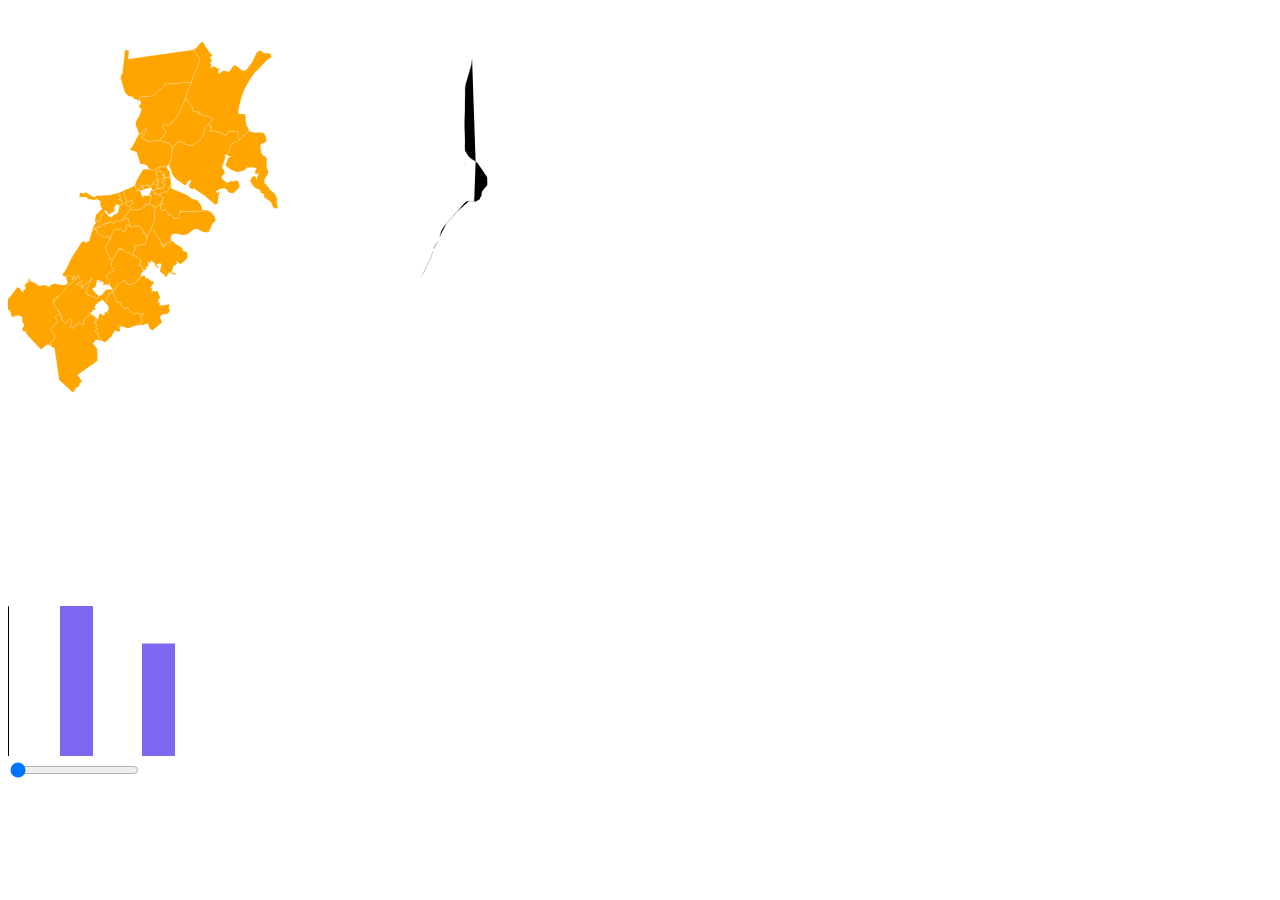
==== PS01/index.html @ 98837054 "change to three svg" ====
<!DOCTYPE html>
<html>
<head>
    <title>Load from CSV</title>

    <link rel="stylesheet" type="text/css" href="index.css">
    <link href="https://fonts.googleapis.com/css?family=Martel+Sans" rel="stylesheet">
    <script src="queue.min.js"></script>
    <script src="d3.v4.2.6.min.js"></script>

</head>

<body>

<div class="svgBox">
    <svg width="100%" height="100%" id="svg1"></svg>
</div>

<br>

<div class="svgBox2">
    <svg width="100%" height="100%" id="svg2"></svg>
</div>

<div class="svgBox3">
    <svg width="100%" height="100%" id="svg3"></svg>
    <input type="range" min="1987" max="2007" value="1" class="slider" id="mySlider" oninput="sliderMoved(value)">
</div>


</body>

<script src="index.js"></script>

</html>
---- PS01/index.css ----
.svgBox{
    height: 500px;
    width: 300px;
    float: left;
}
.svgBox2{
    float: left;
    height: 600px;
    width: 500px;
    margin-top: -20px;
    margin-left: 30px;
}
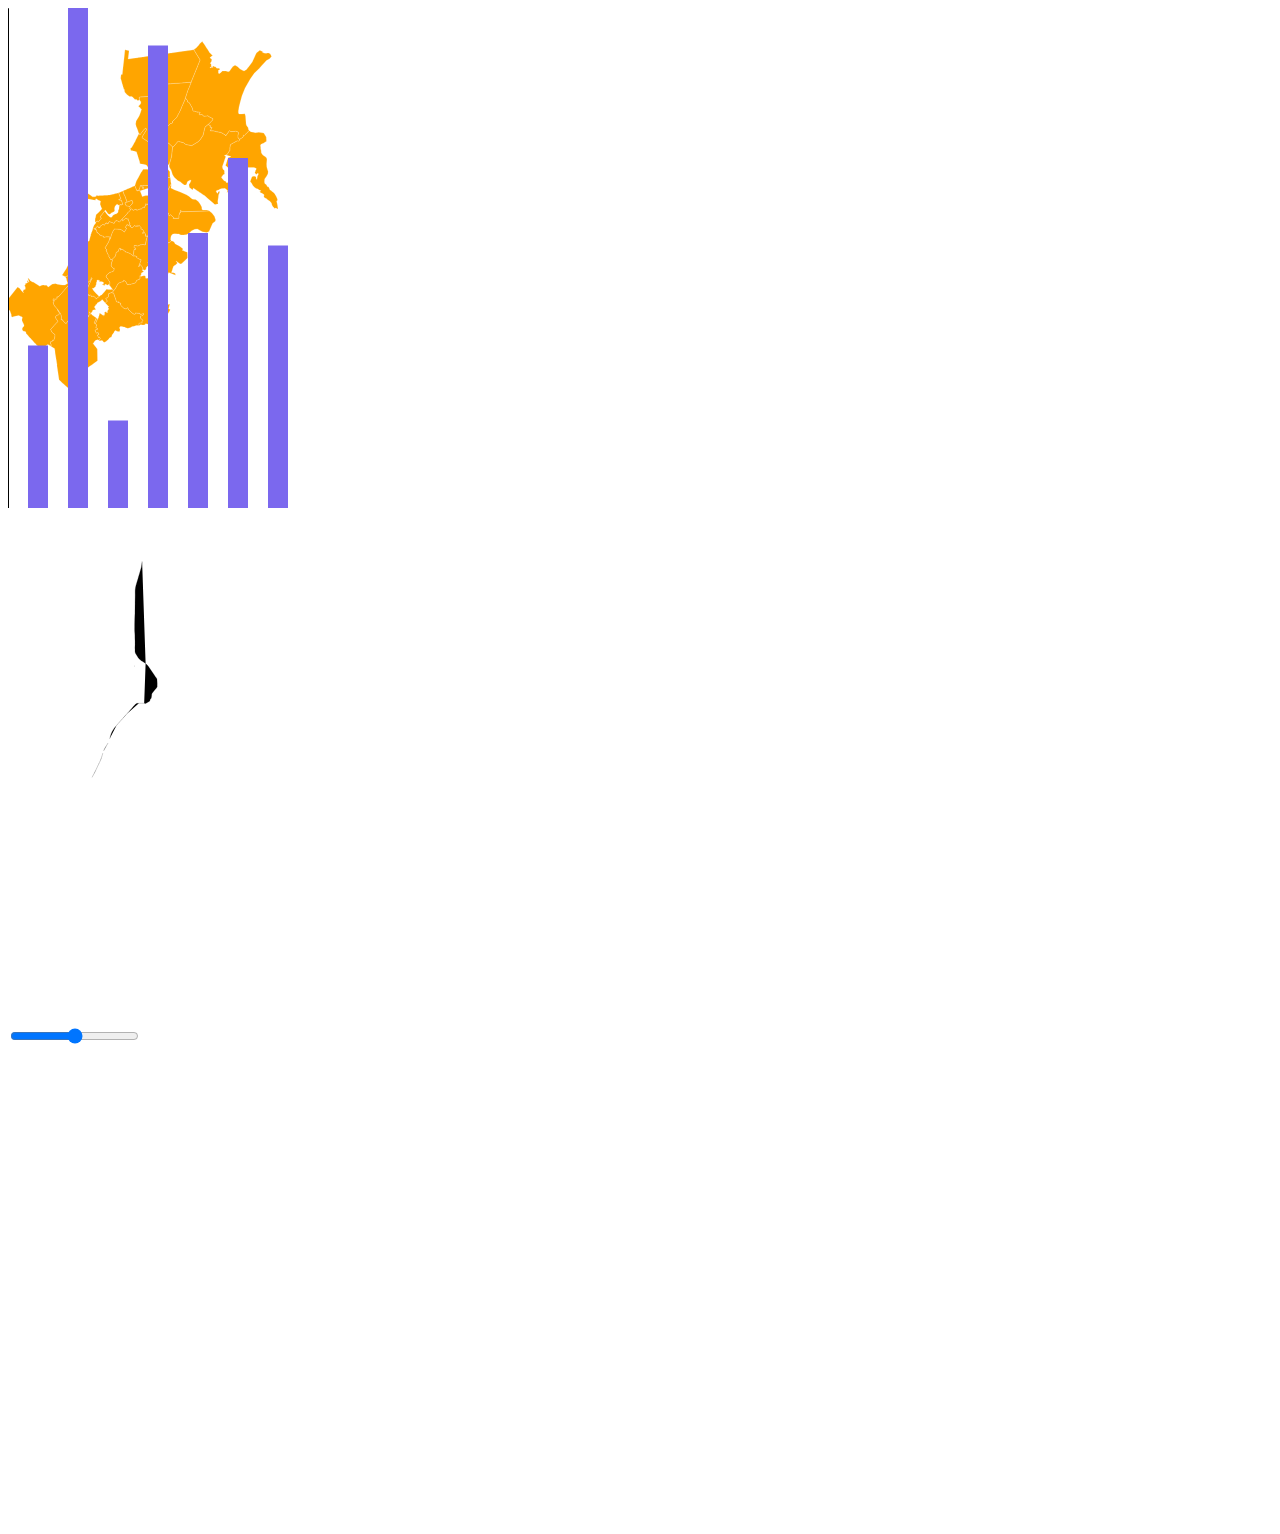
==== commit 1d1f0a1b: "see the work" ====
--- a/PS01/index.html
+++ b/PS01/index.html
@@ -1,9 +1,10 @@
 <!DOCTYPE html>
 <html>
 <head>
-    <title>Load from CSV</title>
+    <title>Orange Line</title>
 
-    <link rel="stylesheet" type="text/css" href="index.css">
+
+    <link rel="stylesheet" type="text/css" href="newindex.css">
     <link href="https://fonts.googleapis.com/css?family=Martel+Sans" rel="stylesheet">
     <script src="queue.min.js"></script>
     <script src="d3.v4.2.6.min.js"></script>
@@ -16,20 +17,20 @@
     <svg width="100%" height="100%" id="svg1"></svg>
 </div>
 
-<br>
-
 <div class="svgBox2">
     <svg width="100%" height="100%" id="svg2"></svg>
 </div>
 
+<br>
+
 <div class="svgBox3">
-    <svg width="100%" height="100%" id="svg3"></svg>
-    <input type="range" min="1987" max="2007" value="1" class="slider" id="mySlider" oninput="sliderMoved(value)">
+    <svg width="800px" height="400px" id="svg3"></svg>
+    <input type="range" min="0" max="2" value="1" class="slider" id="mySlider" oninput="sliderMoved(value)">
 </div>
 
 
 </body>
 
-<script src="index.js"></script>
+<script src="new1.js"></script>
 
 </html>
--- a/PS01/newindex.css
+++ b/PS01/newindex.css
@@ -0,0 +1,15 @@
+.svgBox{
+    height: 500px;
+    width: 300px;
+}
+.svgBox2{
+    height: 500px;
+    width: 300px;
+}
+.svgBox3{
+    width: 100%;
+    height: 500px;
+}
+input{
+float: left;
+}
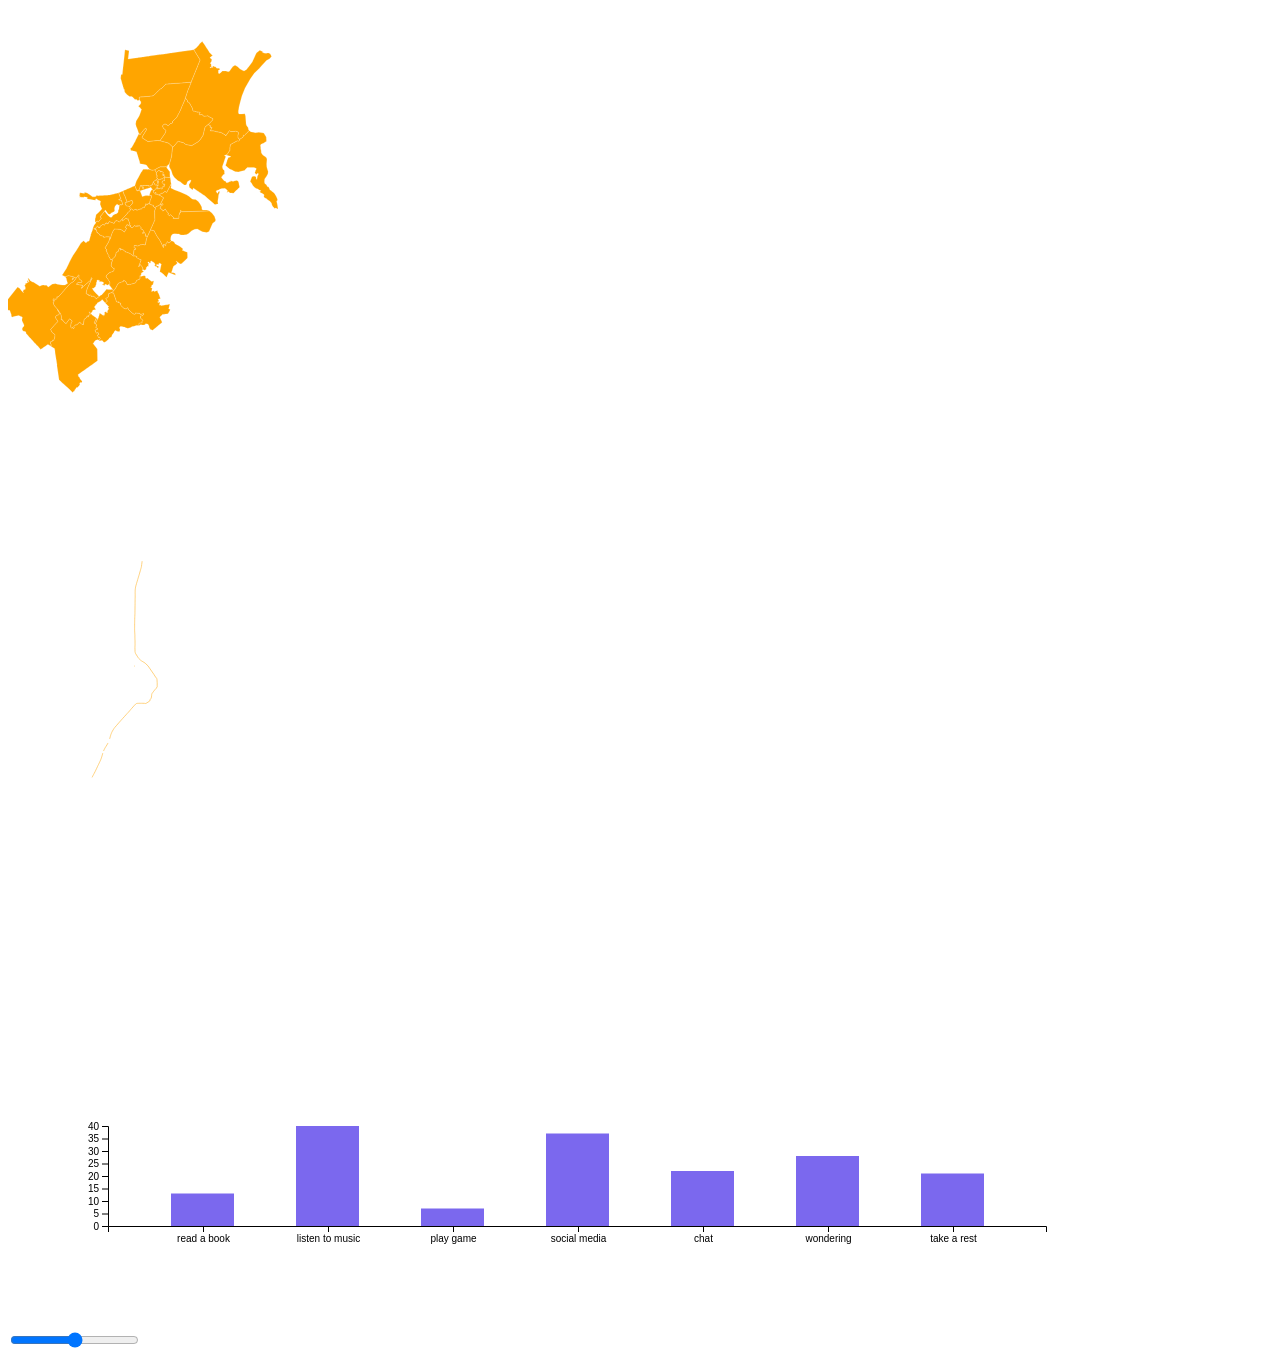
==== commit 64f21354: "11.15" ====
--- a/PS01/index.html
+++ b/PS01/index.html
@@ -4,7 +4,7 @@
     <title>Orange Line</title>
 
 
-    <link rel="stylesheet" type="text/css" href="newindex.css">
+    <link rel="stylesheet" type="text/css" href="index.css">
     <link href="https://fonts.googleapis.com/css?family=Martel+Sans" rel="stylesheet">
     <script src="queue.min.js"></script>
     <script src="d3.v4.2.6.min.js"></script>
@@ -24,13 +24,13 @@
 <br>
 
 <div class="svgBox3">
-    <svg width="800px" height="400px" id="svg3"></svg>
+    <svg width="100%" height="100%" id="svg3"></svg>
     <input type="range" min="0" max="2" value="1" class="slider" id="mySlider" oninput="sliderMoved(value)">
 </div>
 
 
 </body>
 
-<script src="new1.js"></script>
+<script src="new.js"></script>
 
 </html>
--- a/PS01/index.css
+++ b/PS01/index.css
@@ -0,0 +1,15 @@
+.svgBox{
+    height: 500px;
+    width: 300px;
+}
+.svgBox2{
+    height: 500px;
+    width: 300px;
+}
+.svgBox3{
+    width: 90%;
+    height: 300px;
+}
+input{
+float: left;
+}
